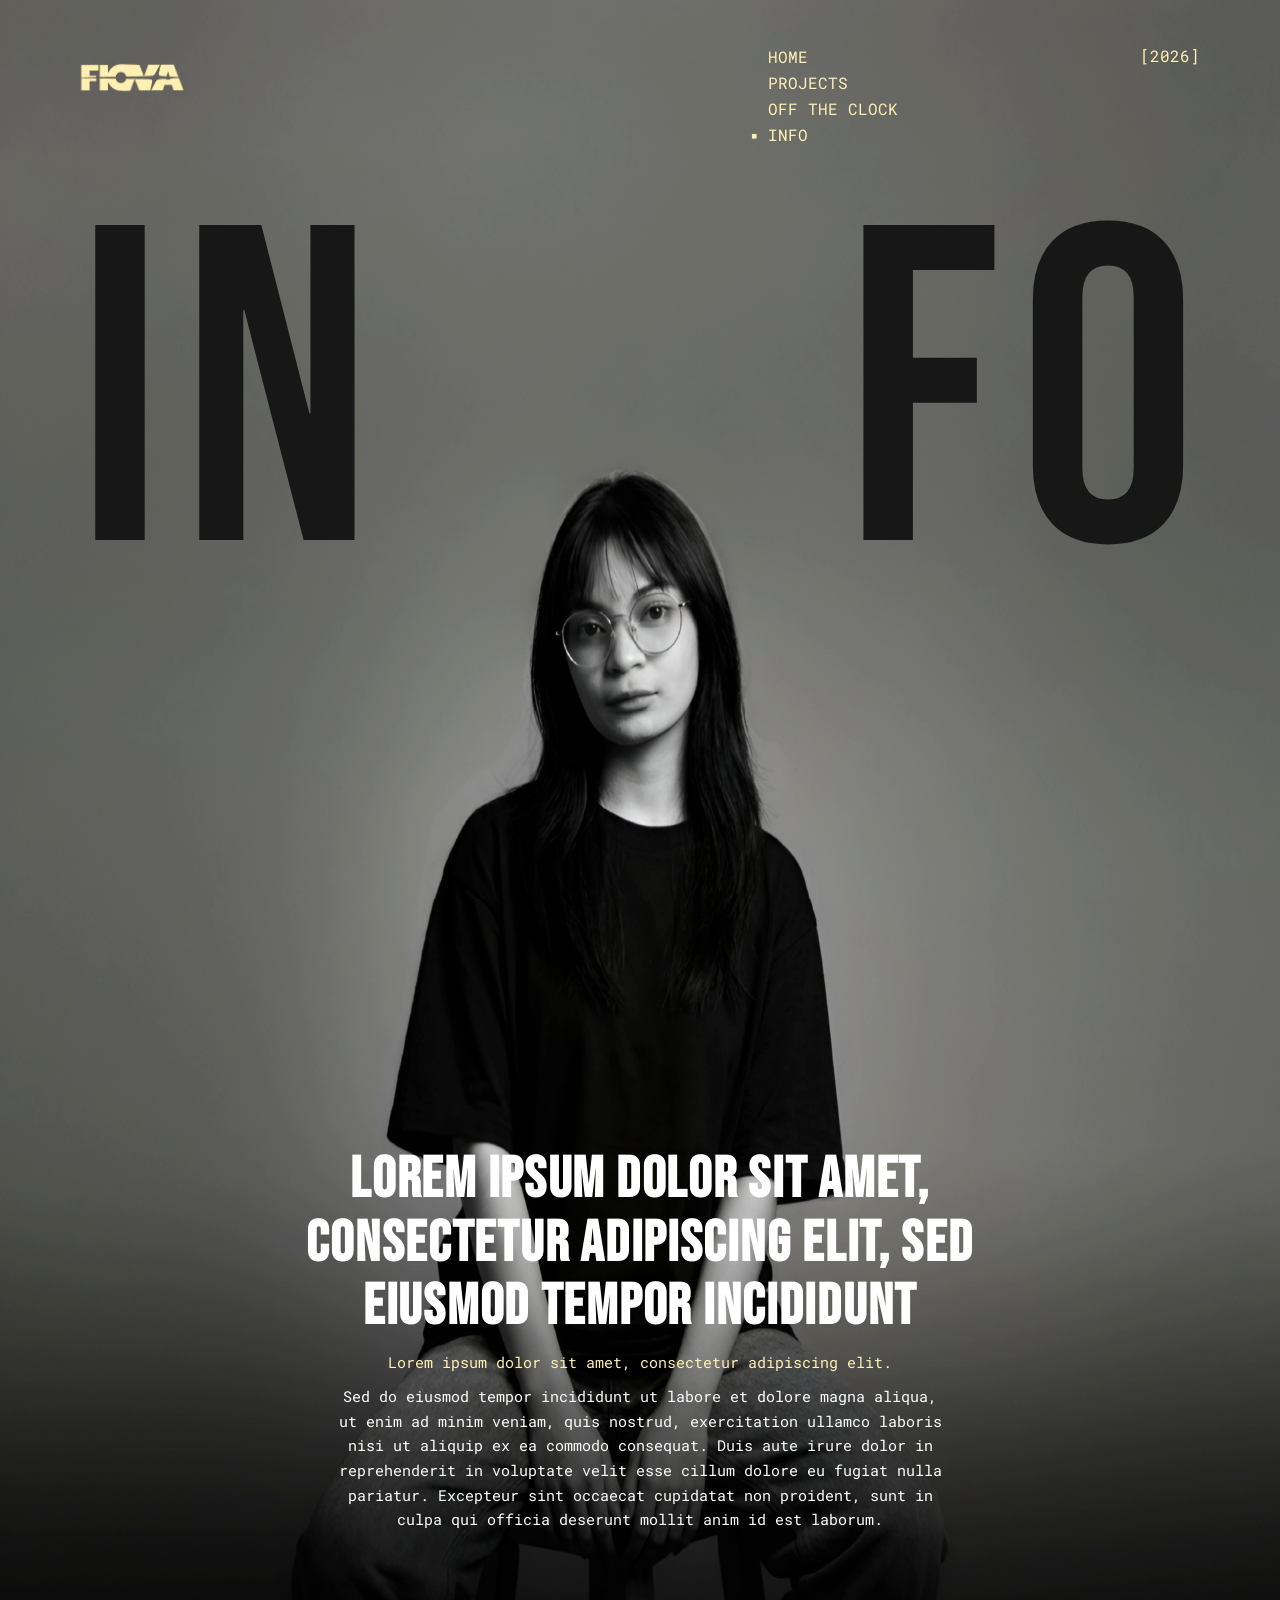
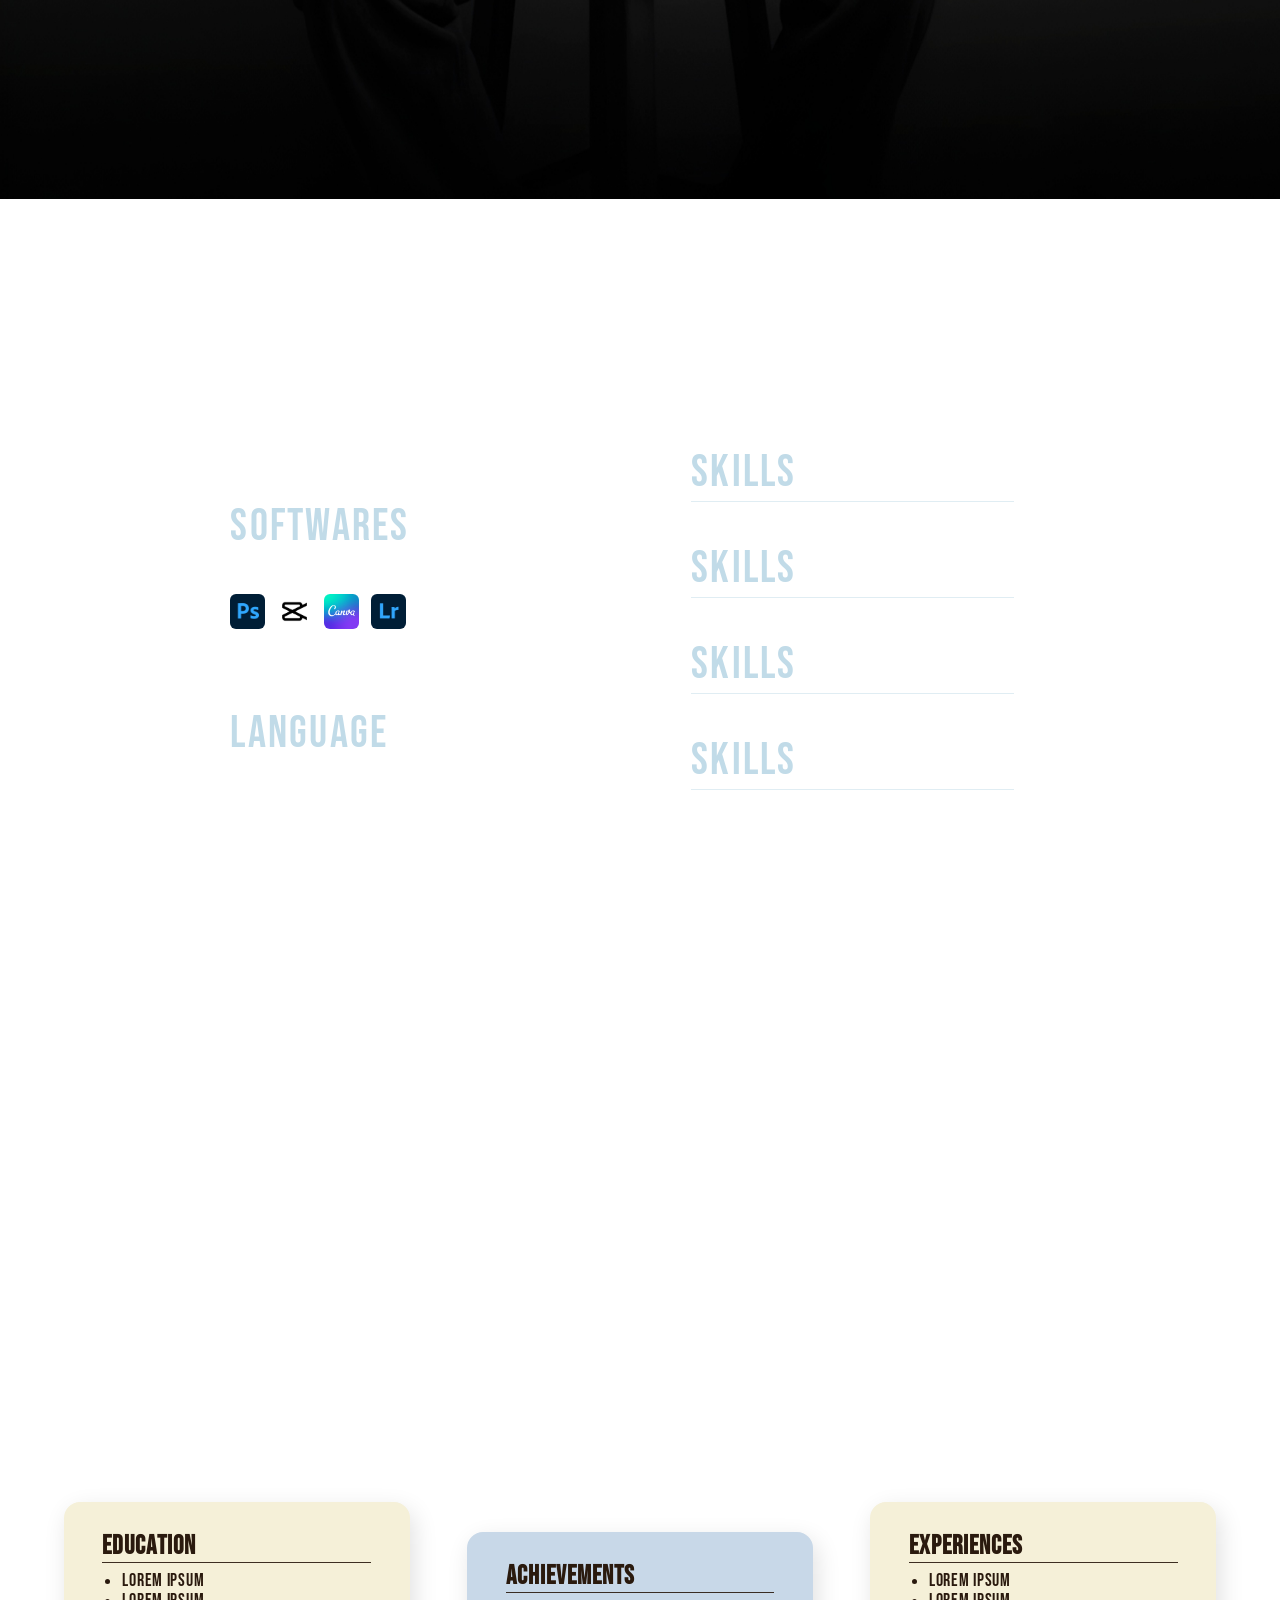
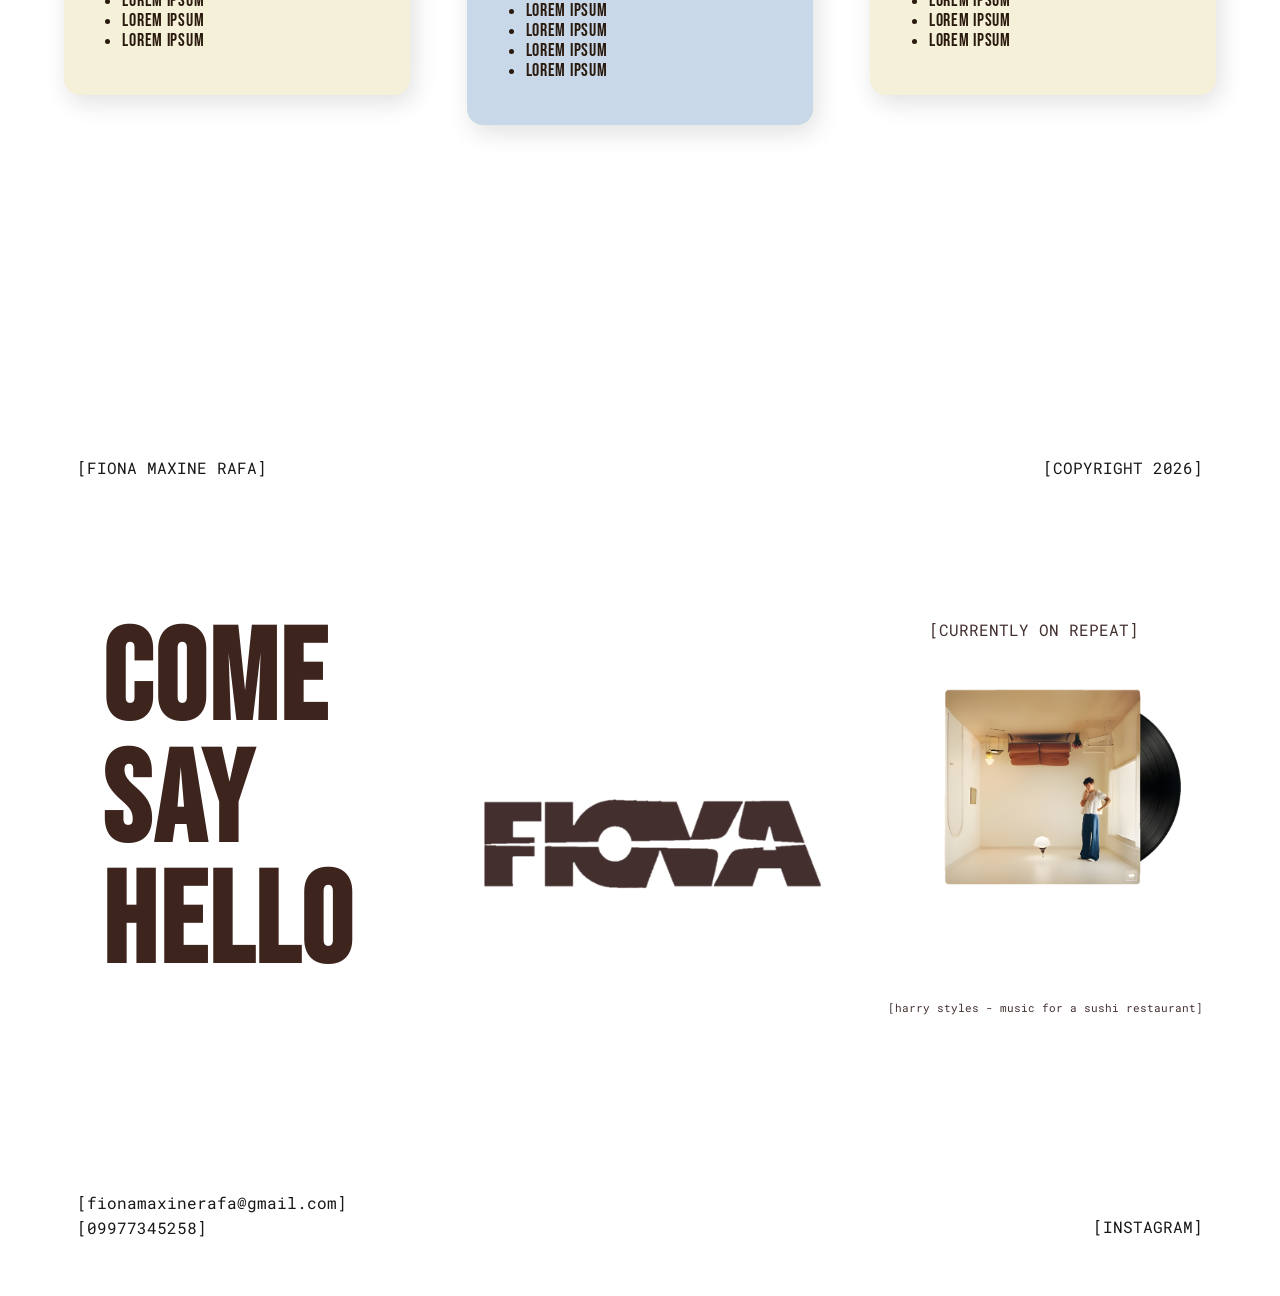
==== info.html @ ef4d7bdc "Add files via upload" ====
<!DOCTYPE html>
<html>
<head>
  <title>Info – Rafa</title>
  <link href="https://fonts.googleapis.com/css2?family=Bebas+Neue&family=Roboto:wght@300;400;500;700&family=Roboto+Mono:wght@300;400;500;700&display=swap" rel="stylesheet">
  <link rel="stylesheet" href="style.css">
</head>
<body>

 
  <div class="nav-logo-left"><img id="navImage" src=""></div>
  <div class="nav-logo-left2"><img id="navImage2" src=""></div>
  <div class="nav-logo-left3"><img id="navImage3" src=""></div>
  <div class="nav">
    <ul>
      <li><a href="index.html">HOME</a></li>
      <li><a href="projects.html">PROJECTS</a></li>
      <li><a href="offtheclock.html">OFF THE CLOCK</a></li>
      <li><a href="info.html">INFO</a></li>
    </ul>
  </div>
  <div class="nav-year">
    <p class="mono">[2026]</p>
  </div>


  <section class="s5">
    <div class="s5-in fade">
      <span class="bebas-xl">IN</span>
    </div>
    <div class="s5-fo fade">
      <span class="bebas-xl">FO</span>
    </div>
  </section>


  <section class="s6">
    <div class="text-block s6-center fade">
      <h2 class="bebas s6-heading">LOREM IPSUM DOLOR SIT AMET,<br>CONSECTETUR ADIPISCING ELIT, SED<br>EIUSMOD TEMPOR INCIDIDUNT</h2>
      <p class="mono s6-sub">Lorem ipsum dolor sit amet, consectetur adipiscing elit.</p>
      <p class="mono s6-body">Sed do eiusmod tempor incididunt ut labore et dolore magna aliqua,<br>ut enim ad minim veniam, quis nostrud, exercitation ullamco laboris<br>nisi ut aliquip ex ea commodo consequat. Duis aute irure dolor in<br>reprehenderit in voluptate velit esse cillum dolore eu fugiat nulla<br>pariatur. Excepteur sint occaecat cupidatat non proident, sunt in<br>culpa qui officia deserunt mollit anim id est laborum.</p>
    </div>
  </section>


  <section class="s7 info-s3">
    <div class="s7-softwares fade">
      <h2 class="bebas s7-heading">SOFTWARES</h2>
    </div>
    <div class="s7-icons-block fade">
      <div class="s7-icons">
        <img src="ps.jpg">
        <img src="capcut.jpg">
        <img src="canva.jpg">
        <img src="lr.jpg">
      </div>
    </div>
    <div class="s7-language fade">
      <h2 class="bebas s7-heading">LANGUAGE</h2>
    </div>
    <div class="s7-filipino fade">
      <p class="mono s7-lang">FILIPINO – NATIVE</p>
    </div>
    <div class="s7-english fade">
      <p class="mono s7-lang">ENGLISH – INTERMEDIATE</p>
    </div>
    <div class="s7-right fade">
      <div class="s7-skill">
        <span class="bebas s7-skill-text">SKILLS</span>
        <div class="s7-line"></div>
      </div>
      <div class="s7-skill">
        <span class="bebas s7-skill-text">SKILLS</span>
        <div class="s7-line"></div>
      </div>
      <div class="s7-skill">
        <span class="bebas s7-skill-text">SKILLS</span>
        <div class="s7-line"></div>
      </div>
      <div class="s7-skill">
        <span class="bebas s7-skill-text">SKILLS</span>
        <div class="s7-line"></div>
      </div>
    </div>
  </section>

  <!-- SECTION 4 -->
  <section class="info-s4">
    <div class="info-card info-card-left fade">
      <h2 class="bebas info-card-title">EDUCATION</h2>
      <div class="info-card-line"></div>
      <ul class="info-card-list bebas">
        <li>LOREM IPSUM</li>
        <li>LOREM IPSUM</li>
        <li>LOREM IPSUM</li>
        <li>LOREM IPSUM</li>
      </ul>
    </div>
    <div class="info-card info-card-center fade">
      <h2 class="bebas info-card-title">ACHIEVEMENTS</h2>
      <div class="info-card-line"></div>
      <ul class="info-card-list bebas">
        <li>LOREM IPSUM</li>
        <li>LOREM IPSUM</li>
        <li>LOREM IPSUM</li>
        <li>LOREM IPSUM</li>
      </ul>
    </div>
    <div class="info-card info-card-right fade">
      <h2 class="bebas info-card-title">EXPERIENCES</h2>
      <div class="info-card-line"></div>
      <ul class="info-card-list bebas">
        <li>LOREM IPSUM</li>
        <li>LOREM IPSUM</li>
        <li>LOREM IPSUM</li>
        <li>LOREM IPSUM</li>
      </ul>
    </div>
  </section>

 
  <section class="s8 info-s5">
    <div class="s8-topleft fade">
      <p class="mono">[FIONA MAXINE RAFA]</p>
    </div>
    <div class="s8-topright fade">
      <p class="mono">[COPYRIGHT 2026]</p>
    </div>
    <div class="s8-title fade">
      <h1 class="bebas s8-heading">COME</h1>
      <h1 class="bebas s8-heading">SAY</h1>
      <h1 class="bebas s8-heading">HELLO</h1>
    </div>
    <div class="s8-contact fade">
      <p class="mono">[fionamaxinerafa@gmail.com]</p>
      <p class="mono">[09977345258]</p>
    </div>
    <div class="s8-logo fade">
      <img src="logo(brown)s8.png" alt="FIONA logo">
    </div>
    <div class="s8-bottomright fade">
      <a href="https://www.instagram.com/fnmxrf/" target="_blank" class="mono" style="color:inherit; text-decoration:none;">[INSTAGRAM]</a>
    </div>
    <div class="s8-repeat-label fade">
      <p class="mono">[CURRENTLY ON REPEAT]</p>
    </div>
    <div class="s8-player">
      <div class="s8-vinyl-wrap" onclick="togglePlay()">
        <img class="s8-album-art" src="album.png" alt="album art">
        <div class="s8-vinyl"></div>
        <div class="s8-play-overlay">
          <svg id="iconPlay" xmlns="http://www.w3.org/2000/svg" width="28" height="28" viewBox="0 0 24 24" fill="white"><path d="M8 5v14l11-7z"/></svg>
          <svg id="iconPause" xmlns="http://www.w3.org/2000/svg" width="28" height="28" viewBox="0 0 24 24" fill="white" style="display:none"><path d="M6 19h4V5H6v14zm8-14v14h4V5h-4z"/></svg>
        </div>
      </div>
      <audio id="audioPlayer" src="song.mp3"></audio>
    </div>
    <div class="s8-songtitle-label fade">
      <p class="mono">[harry styles - music for a sushi restaurant]</p>
    </div>
  </section>

  <script>
    
    const audio     = document.getElementById('audioPlayer');
    const iconPlay  = document.getElementById('iconPlay');
    const iconPause = document.getElementById('iconPause');
    const vinyl     = document.querySelector('.s8-vinyl');

    function togglePlay() {
      if (audio.paused) {
        audio.play();
        iconPlay.style.display  = 'none';
        iconPause.style.display = 'block';
        vinyl.classList.add('playing');
      } else {
        audio.pause();
        iconPlay.style.display  = 'block';
        iconPause.style.display = 'none';
        vinyl.classList.remove('playing');
      }
    }

    audio.addEventListener('ended', () => {
      iconPlay.style.display  = 'block';
      iconPause.style.display = 'none';
      vinyl.classList.remove('playing');
    });

    
    const currentPage = window.location.pathname.split('/').pop() || 'index.html';
    document.querySelectorAll('.nav a').forEach(link => {
      if (link.getAttribute('href') === currentPage) link.classList.add('active');
    });

    const faders = document.querySelectorAll(".fade");
    const observer = new IntersectionObserver(entries => {
      entries.forEach(entry => {
        if (entry.isIntersecting) {
          entry.target.classList.add("show");
        }
      });
    }, { threshold: 0.3 });
    faders.forEach(el => observer.observe(el));

    
    const nav         = document.querySelector('.nav');
    const navYear     = document.querySelector('.nav-year');
    const navLogoLeft  = document.querySelector('.nav-logo-left');
    const navLogoLeft2 = document.querySelector('.nav-logo-left2');
    const navLogoLeft3 = document.querySelector('.nav-logo-left3');
    const navImage     = document.getElementById("navImage");
    const navImage2    = document.getElementById("navImage2");
    const navImage3    = document.getElementById("navImage3");
    let lastScroll = 0;

    window.addEventListener('scroll', () => {
      const currentScroll = window.scrollY;
      if (currentScroll > lastScroll && currentScroll > 100) {
        nav.classList.add('nav-hidden');
        navYear.classList.add('nav-hidden');
        navLogoLeft.classList.add('nav-hidden');
        navLogoLeft2.classList.add('nav-hidden');
        navLogoLeft3.classList.add('nav-hidden');
      } else {
        nav.classList.remove('nav-hidden');
        navYear.classList.remove('nav-hidden');
        navLogoLeft.classList.remove('nav-hidden');
        navLogoLeft2.classList.remove('nav-hidden');
        navLogoLeft3.classList.remove('nav-hidden');
      }
      lastScroll = currentScroll;
    });

    window.addEventListener("scroll", () => {
      let index = Math.round(window.scrollY / window.innerHeight);
      if (index === 0 || index === 1) {
        // section 1 & 2 → yellow logo, yellow text
        navImage.style.display = "none";
        navImage2.src = "logo(yellow)s5.png";
        navImage2.style.display = "block";
        navImage3.style.display = "none";
        nav.classList.add('nav-yellow');
        nav.classList.remove('nav-dark', 'nav-blue');
        navYear.classList.add('nav-yellow');
        navYear.classList.remove('nav-dark', 'nav-blue');
        navYear.style.visibility = 'visible';
      } else if (index === 2) {
        // section 3 → blue logo, blue text
        navImage.style.display = "none";
        navImage2.style.display = "none";
        navImage3.src = "logo(blue)s7.png";
        navImage3.style.display = "block";
        nav.classList.add('nav-blue');
        nav.classList.remove('nav-dark', 'nav-yellow');
        navYear.classList.add('nav-blue');
        navYear.classList.remove('nav-dark', 'nav-yellow');
        navYear.style.visibility = 'visible';
      } else if (index === 3) {
        // section 4 → brown logo, dark text (same as homepage s3-4)
        navImage.src = "logo(brown)s2.png";
        navImage.style.display = "block";
        navImage2.style.display = "none";
        navImage3.style.display = "none";
        nav.classList.add('nav-dark');
        nav.classList.remove('nav-yellow', 'nav-blue');
        navYear.classList.add('nav-dark');
        navYear.classList.remove('nav-yellow', 'nav-blue');
        navYear.style.visibility = 'visible';
      } else if (index === 4) {
        // section 5 → no logo, dark text, no year
        navImage.style.display = "none";
        navImage2.style.display = "none";
        navImage3.style.display = "none";
        nav.classList.add('nav-dark');
        nav.classList.remove('nav-yellow', 'nav-blue');
        navYear.classList.add('nav-dark');
        navYear.classList.remove('nav-yellow', 'nav-blue');
        navYear.style.visibility = 'hidden';
      } else {
        navImage.style.display = "none";
        navImage2.style.display = "none";
        navImage3.style.display = "none";
        nav.classList.remove('nav-dark', 'nav-yellow', 'nav-blue');
        navYear.classList.remove('nav-dark', 'nav-yellow', 'nav-blue');
        navYear.style.visibility = 'visible';
      }
    });
  </script>

</body>
</html>
---- style.css ----
html {
  scroll-behavior: smooth;
  margin: 0;
  padding: 0;
}

body {
  margin: 0;
  padding: 0;
  color: white;
  overflow-x: hidden;
  font-family: 'Roboto Mono', sans-serif;
}

section {
  height: 100vh;
  width: 100%;
  position: relative;
  margin-bottom: -1px;
}

.s1-logo {
  display: flex;
  align-items: center;
  justify-content: center;
}

.s1-logo img {
  width: clamp(200px, 40vw, 500px);
}
.s1 {
  background: url('bg-1.png') no-repeat;
  background-size: 100% 100%;
  background-position: center;
  display: flex;
  align-items: center;
  justify-content: center;
}

.s1-logo {
  display: flex;
  align-items: center;
  justify-content: center;
}

.s1-logo img {
  width: clamp(200px, 40vw, 500px);
}

.s2 {
  background: url('bg-2.png') no-repeat;
  background-size: 100% 100%;
  background-position: center;
}

.s3 {
  background: url('bg-3.png') no-repeat;
  background-size: 100% 100%;
  background-position: center;
}

.s4 {
  background: url('bg-4.png') no-repeat;
  background-size: 100% 100%;
  background-position: center;
}

.s5 {
  background: url('bg-5.png') no-repeat;
  background-size: 100% 100%;
  background-position: center;
}

.s6 {
  background: url('bg-6.png') no-repeat;
  background-size: 100% 100%;
  background-position: center;
  display: flex;
  align-items: center;
  justify-content: center;
}

.s7 {
  background: url('bg-7.png') no-repeat;
  background-size: 100% 100%;
  background-position: center;
}

.s8 {
  background: url('bg-8.png') no-repeat;
  background-size: 100% 100%;
  background-position: center;
}

.bebas {
  font-family: 'Bebas Neue', sans-serif;
  font-size: 60px;
  line-height: 0.55;
  letter-spacing: 0.08em;
}

.roboto {
  font-family: 'Roboto', sans-serif;
  font-size: 16px;
}

.mono {
  font-family: 'Roboto Mono', sans-serif;
  font-size: 16px;
}

/* ===== TEXT BLOCK ===== */
.text-block {
  position: absolute;
  max-width: 600px;
}

.s2-left       { top: 2%; left: 6%; }
.s2-right      { top: 26%; right: 6%; }
.s2-desc       { bottom: 26%; left: 9%; }

.s3-wrapper {
  position: relative;
  height: 200vh;
  scroll-snap-align: none;
}

.s3 {
  position: sticky;
  top: 0;
  z-index: 1;
  display: flex;
  align-items: center;
  justify-content: center;
}

.s3-title {
  text-align: center;
  z-index: 1;
}

.bebas-xl {
  font-family: 'Bebas Neue', sans-serif;
  font-size: 150px;
  line-height: 0.9;
  letter-spacing: 0.04em;
  color: #171717;
}

.s4-projects {
  position: absolute;
  top: 0;
  left: 0;
  right: 0;
  bottom: 0;
  display: flex;
  align-items: center;
  justify-content: center;
  gap: 5%;
  z-index: 2;
  padding: 0 6%;
  transform: translateY(100vh);
  opacity: 0;
  will-change: transform, opacity;
}

.s4-projects .project-card {
  width: 42%;
}

.s4-projects .project-card img {
  width: 100%;
  aspect-ratio: 4 / 3;
  object-fit: cover;
  display: block;
}

.project-meta {
  display: flex;
  justify-content: space-between;
  margin-top: 10px;
}

.project-meta .mono:first-child {
  color: #171717;
}

.project-meta .mono:last-child {
  color: #696969;
}

.project-desc {
  margin-top: 20px;
  line-height: 1.6;
  color: #171717;
  text-align: left;
  padding-left: 15%;
}

.s4-btn {
  position: absolute;
  bottom: 8%;
  left: 50%;
  transform: translateX(-50%) translateY(100vh);
  opacity: 0;
  z-index: 2;
  will-change: transform, opacity;
}

.s5-title { top: 35%; left: 8%; }

.s5-in {
  position: absolute;
  left: 6%;
  top: 20%;
  transform: translateY(-50%);
}

.s5-fo {
  position: absolute;
  right: 5%;
  top: 20%;
  transform: translateY(-50%);
}

.s5-in .bebas-xl,
.s5-fo .bebas-xl {
  color: #171717;
  font-size: 450px;
  line-height: 1;
}

.s6-center {
  text-align: center;
  width: 65%;
  max-width: 750px;
}

.s6-heading {
  font-size: clamp(28px, 4.5vw, 64px);
  color: white;
  line-height: 1.1;
  letter-spacing: 0.03em;
  margin: 0 0 14px;
}

.s6-sub {
  color: #FFF1B5;
  font-size: clamp(13px, 1.2vw, 18px);
  margin: 0 0 12px;
}

.s6-body {
  color: white;
  font-size: clamp(13px, 1.2vw, 18px);
  line-height: 1.6;
  margin: 0 0 18px;
}

.s6-btn {
  background: #FFF1B5 !important;
  color: #171717 !important;
  text-decoration: none;
}

.s7-left  { position: absolute; top: 28%; left: 18%; text-align: center; }
.s7-right { position: absolute; top: 28%; right: 18%; width: 28%; }

.s7-softwares {
  position: absolute;
  top: 34%;
  left: 18%;
}

.s7-icons-block {
  position: absolute;
  top: 44%;
  left: 18%;
}

.s7-language {
  position: absolute;
  top: 57%;
  left: 18%;
}

.s7-filipino {
  position: absolute;
  top: 61%;
  left: 18%;
}

.s7-english {
  position: absolute;
  top: 68%;
  left: 18%;
}

.s7-heading {
  font-size: 45px;
  color: #C1DBE8;
  letter-spacing: 0.05em;
  margin: 0 0 16px;
  font-weight: normal;
  line-height: 1;
}

.s7-icons {
  display: flex;
  gap: 12px;
  margin-bottom: 32px;
  align-items: center;
  justify-content: center;
}

.s7-icons img {
  width: 35px;
  height: 35px;
  border-radius: 6px;
  object-fit: contain;
  flex-shrink: 0;
}

.s7-lang {
  color: C1DBE8;
  font-size: 18px;
  margin: 35px 0;
  letter-spacing: 0.05em;
}

.s7-skill {
  margin-bottom: 44px;
}

.s7-skill-text {
  font-size: 45px;
  color: #C1DBE8;
  letter-spacing: 0.05em;
  display: block;
  margin-bottom: 6px;
  font-family: 'Bebas Neue', sans-serif;
  font-weight: normal;
  line-height: 1;
}

.s7-line {
  width: 90%;
  height: 1px;
  background: #C1DBE8;
  opacity: 0.5;
}

.s8-topleft {
  position: absolute;
  top: 5%;
  left: 6%;
  color: #171717;
}

.s8-topright {
  position: absolute;
  top: 5%;
  right: 6%;
  color: #171717;
}

.s8-title {
  position: absolute;
  top: 25%;
  left: 8%;
  transform: translateY(-50%);
}

.s8-heading {
  font-size: clamp(60px, 10vw, 140px);
  color: #3D251E;
  line-height: 0.95;
  letter-spacing: 0.02em;
  margin: 0;
}

.s8-contact {
  position: absolute;
  bottom: 6%;
  left: 6%;
}

.s8-contact p {
  margin: 4px 0;
  color: #171717;
}

.s8-logo {
  position: absolute;
  top: 40%;
  left: 35%;
  transform: translate(-50%, -50%);
}

.s8-logo img {
  width: clamp(220px, 32vw, 460px);
  display: block;
}

.s8-bottomright {
  position: absolute;
  bottom: 6%;
  right: 6%;
  color: #171717;
}

.s8-player {
  position: absolute;
  top: 35%;
  right: 6%;
  text-align: center;
}

.s8-repeat-label {
  position: absolute;
  top: 23%;
  right: 11%;
  text-align: center;
  color: #432f2e;
}

.s8-songtitle-label {
  position: absolute;
  bottom: 30%;
  right: 6%;
  text-align: center;
  color: #432f2e;
}

.s8-songtitle-label .mono {
  font-size: 11px !important;
}

.s8-repeat {
  color: #432f2e;
  font-size: 11px;
  margin: 0 0 12px;
  letter-spacing: 0.05em;
}

.s8-vinyl-wrap {
  position: relative;
  width: 260px;
  height: 180px;
  cursor: pointer;
  margin-top: -25px;
}

.s8-album-art {
  position: absolute;
  top: 0;
  left: 0;
  width: 200px;
  height: 200px;
  object-fit: cover;
  z-index: 2;
  border-radius: 2px;
}

.s8-vinyl {
  position: absolute;
  top: 56%;
  right: 20px;
  transform: translateY(-50%) rotate(0deg);
  width: 180px;
  height: 180px;
  border-radius: 50%;
  background: url('vinyl.png') no-repeat center / cover;
  z-index: 1;
  transition: right 0.6s cubic-bezier(0.25, 0.46, 0.45, 0.94);
  animation: vinylSpin 3s linear infinite paused;
}

.s8-vinyl::after {
  content: none;
}

.s8-vinyl.playing {
  right: -20px;
  animation-play-state: running;
}

@keyframes vinylSpin {
  from { transform: translateY(-50%) rotate(0deg); }
  to   { transform: translateY(-50%) rotate(360deg); }
}

.s8-play-overlay {
  position: absolute;
  top: 60%;
  left: 37%;
  transform: translate(-50%, -50%);
  z-index: 3;
  opacity: 0;
  transition: opacity 0.2s;
}

.s8-vinyl-wrap:hover .s8-play-overlay {
  opacity: 1;
}

.s8-songtitle {
  color: #171717;
  font-size: 11px;
  margin: 12px 0 0;
  letter-spacing: 0.05em;
}

.nav {
  position: fixed;
  left: 60%;
  top: 30px;
  z-index: 9999;
  transform: translateZ(0);
  transition: opacity 0.4s ease, transform 0.4s ease;
}

.nav-year {
  position: fixed;
  right: 80px;
  top: 40px;
  z-index: 9999;
  transform: translateZ(0);
  transition: opacity 0.4s ease, transform 0.4s ease;
}

.nav-year p {
  color: white;
  font-family: 'Roboto Mono', sans-serif;
  font-size: 16px;
  margin: 5px 0;
}

.nav-hidden {
  opacity: 0;
  transform: translateY(-20px);
  pointer-events: none;
}

.nav-dark a,
.nav-dark p {
  color: #3D251E !important;
}

.nav-yellow a,
.nav-yellow p {
  color: #FFF1B5 !important;
}

.nav-blue a,
.nav-blue p {
  color: #C1DBE8 !important;
}

.nav img {
  width: 100px;
  display: none;
  margin-bottom: 10px;
}

.nav-logo-left {
  position: fixed;
  left: 70px;
  top: 45px;
  z-index: 9999;
  transform: translateZ(0);
  transition: opacity 0.4s ease, transform 0.4s ease;
}

.nav-logo-left img {
  width: 120px;
  display: none;
}

.nav-logo-left2 {
  position: fixed;
  left: 70px;
  top: 15px;
  z-index: 9999;
  transform: translateZ(0);
  transition: opacity 0.4s ease, transform 0.4s ease;
}

.nav-logo-left2 img {
  width: 125px;
  display: none;
}

.nav-logo-left3 {
  position: fixed;
  left: 70px;
  top: 45px;
  z-index: 9999;
  transform: translateZ(0);
  transition: opacity 0.4s ease, transform 0.4s ease;
}

.nav-logo-left3 img {
  width: 120px;
  display: none;
}

ul {
  list-style: none;
  padding: 0;
}

a {
  text-decoration: none;
  color: white;
  display: block;
  margin: 5px 0;
}

.btn {
  padding: 5px 20px;
  background: black;
  display: inline-block;
  font-family: 'Bebas Neue', sans-serif;
  letter-spacing: 1px;
  font-size: 22px;
  color: white;
}

.fade {
  opacity: 0;
  transform: translateY(40px);
  transition: 1s;
}

.fade.show {
  opacity: 1;
  transform: translateY(0);
}

.info-s4 {
  background: url('info-s4.png') no-repeat center / cover;
  height: 100vh;
  width: 100%;
  position: relative;
  display: flex;
  align-items: center;
  justify-content: space-between;
  padding: 8% 5% 0;
  box-sizing: border-box;
  gap: 0%;
}

.info-card {
  background: #f5f0d8;
  border-radius: 16px;
  padding: clamp(20px, 3vw, 44px);
  width: 30%;
  box-sizing: border-box;
  box-shadow: 4px 8px 24px rgba(0,0,0,0.12);
}

.info-card-center {
  background: #c8d8e8;
  align-self: center;
  margin-top: 60px;
}

.info-card-title {
  font-size: clamp(16px, 2vw, 32px);
  color: #2a1a0e;
  margin: 0 0 8px;
  letter-spacing: 0.04em;
}

.info-card-line {
  width: 100%;
  height: 1px;
  background: #2a1a0e;
  margin-bottom: clamp(8px, 1vw, 16px);
  opacity: 0.9;
}

.info-card-list {
  list-style: disc;
  padding-left: 20px;
  margin: 0;
  color: #2a1a0e;
  font-size: clamp(12px, 1.4vw, 22px);
}

.info-card-list li {
  margin: clamp(4px, 0.8vw, 12px) 0;
  letter-spacing: 0.04em;
}

.info-s5 {
  background: url('info-s5.png') no-repeat center / cover !important;
}

.info-s3 {
  background: url('info-s3.png') no-repeat center / cover !important;
}

.projects-s1 {
  background: url('projects-bg.jpg') no-repeat center / cover;
  height: 100vh;
  width: 100%;
  display: flex;
  align-items: center;
  justify-content: center;
}

.projects-title {
  text-align: center;
}

.projects-heading {
  color: #C1DBE8;
  font-size: 200px;
  line-height: 0.9;
  letter-spacing: 0.04em;
  margin: 0;
}

.projects-s2 {
  background: url('projects-s2-bg.jpg') no-repeat center / cover;
  height: 100vh;
  width: 100%;
  position: sticky;
  top: 0;
  display: flex;
  flex-direction: column;
  justify-content: center;
  overflow: hidden;
}

.projects-subtitle {
  text-align: center;
  color: #C1DBE8;
  font-size: 16px;
  letter-spacing: 0.05em;
  margin-bottom: 32px;
}

.projects-carousel-wrap {
  position: relative;
  display: flex;
  align-items: center;
  width: 100%;
  overflow: hidden;
}

.projects-carousel {
  display: flex;
  gap: 60px;
  padding: 0 6%;
  overflow-x: auto;
  scroll-behavior: smooth;
  scrollbar-width: none;
  will-change: scroll-position;
}

.projects-carousel::-webkit-scrollbar {
  display: none;
}

.carousel-item {
  flex-shrink: 0;
}

.carousel-item img {
  width: auto;
  height: 40vh;
  object-fit: contain;
  border-radius: 8px;
  display: block;
}

.carousel-label {
  color: #C1DBE8;
  font-size: 14px;
  letter-spacing: 0.08em;
  margin: 10px 0 0;
}

.carousel-meta {
  display: flex;
  justify-content: space-between;
  margin-top: 10px;
}

.carousel-label-left {
  color: #C1DBE8;
  font-size: 14px;
  letter-spacing: 0.08em;
}

.carousel-label-right {
  color: white;
  font-size: 14px;
  letter-spacing: 0.08em;
}

.carousel-btn {
  position: absolute;
  top: 40%;
  background: none;
  border: none;
  color: #C1DBE8;
  font-family: 'Roboto Mono', sans-serif;
  font-size: 14px;
  cursor: pointer;
  z-index: 10;
  letter-spacing: 0.05em;
}

.carousel-prev { left: 1%; }
.carousel-next { right: 1%; }

.projects-s2-wrapper {
  position: relative;
  height: 300vh;
}

.projects-s2 {
  background: url('projects-s2-bg.jpg') no-repeat center / cover;
  height: 100vh;
  width: 100%;
  position: absolute;
  top: 0;
  left: 0;
  display: flex;
  flex-direction: column;
  justify-content: center;
}

.s2-nav-clone {
  position: absolute !important;
  transform: none !important;
}

.proj-overlay {
  position: fixed;
  top: 0;
  left: 0;
  width: 100%;
  height: 100%;
  overflow-y: auto;
  z-index: 99999;
  transform: translateY(100%);
  transition: transform 0.6s cubic-bezier(0.25, 0.46, 0.45, 0.94);
}

.proj-overlay-open {
  transform: translateY(0);
}

.proj-s1, .proj-s2, .proj-s3 {
  height: 100vh;
  width: 100%;
  position: relative;
  display: flex;
  align-items: center;
  justify-content: center;
  background-size: cover;
  background-position: center;
  background-repeat: no-repeat;
}

.proj-s2 {
  background-position: top;
}

.proj-close {
  position: absolute;
  top: 76px;
  right: 0%;
  background: #171717;
  color: white;
  padding: 2px 35px;
  font-size: 25px;
  letter-spacing: 0.04em;
  border: none;
  cursor: pointer;
  font-family: 'Bebas Neue', sans-serif;
  z-index: 7;
}

.proj-title {
  font-size: 130px;
  color: #171717;
  letter-spacing: 0.04em;
  line-height: 1;
  text-align: center;
  margin: 0;
}

.proj-img {
  width: 80%;
  max-height: 75vh;
  object-fit: cover;
  display: block;
}

.proj-s3 {
  flex-direction: column;
  align-items: flex-start;
  justify-content: center;
  padding: 0 8% 0 40%;
  box-sizing: border-box;
}

.proj-s3-topleft {
  position: absolute;
  top: 9%;
  left: 5%;
  font-size: 14px;
  letter-spacing: 0.05em;
  color: #171717;
}

.proj-desc {
  width: 100%;
  text-align: left;
}

.proj-desc-heading {
  font-size: 44px;
  color: #171717;
  line-height: 1.05;
  letter-spacing: 0.03em;
  margin: 0 0 20px;
}

.proj-desc-body {
  font-size: 14px;
  color: #171717;
  line-height: 1.7;
  margin: 0;
}

.proj-bottomleft {
  position: absolute;
  bottom: 9%;
  left: 5%;
  font-size: 14px;
  letter-spacing: 0.05em;
  color: #171717;
}

.proj-bottomright {
  position: absolute;
  bottom: 9%;
  right: 5%;
  font-size: 14px;
  letter-spacing: 0.05em;
  color: #171717;
}

.otc-s1 {
  background: url('otc-s1.png') no-repeat center / cover;
  height: 100vh;
  width: 100%;
  position: relative;
}

.otc-s2 {
  background: url('otc-s2.png') no-repeat center / cover;
  height: 100vh;
  width: 100%;
  position: absolute;
  top: 0;
  left: 0;
  display: flex;
  flex-direction: column;
  align-items: center;
  justify-content: center;
  gap: 50px;
}

.otc-s2-wrapper {
  position: relative;
  height: 300vh;
}

.otc-s3 {
  background: url('otc-s3.png') no-repeat center / cover;
}

/* Section 1 */
.otc-title {
  position: absolute;
  top: 30%;
  left: 9%;
}

.otc-heading {
  font-size: 130px;
  color: #171717;
  line-height: 0.9;
  letter-spacing: 0.04em;
  margin: 0;
}

.otc-subtitle {
  color: #171717;
  font-size: 14px;
  margin-top: 16px;
}

.otc-polaroid {
  position: absolute;
  top: 28%;
  right: 15%;
  width: 28%;
  background: #f5f0d8;
  padding: 10px 10px 16px;
  box-shadow: 2px 4px 12px rgba(0,0,0,0.15);
  border-radius: 12px;
}

.otc-polaroid img {
  width: 100%;
  display: block;
  margin-bottom: 10px;
  border-radius: 8px;
}

.otc-polaroid-text {
  font-size: 16px;
  color: #171717;
  line-height: 1.5;
  margin: 0;
  letter-spacing: 0.04em;
  text-align: justify;
}

.otc-scroll {
  position: absolute;
  bottom: 5%;
  left: 45%;
  transform: translateX(-50%);
  color: #171717;
}

.otc-gallery-title {
  font-size: 80px;
  color: #171717;
  letter-spacing: 0.04em;
  margin: 0 0 0 26%;
  align-self: flex-start;
}

.otc-gallery-wrap {
  width: 100%;
  overflow: hidden;
}

.otc-gallery {
  display: flex;
  flex-direction: column;
  gap: 24px;
  overflow-x: auto;
  scrollbar-width: none;
  padding: 0 2%;
}

.otc-gallery::-webkit-scrollbar { display: none; }

.otc-gallery-row {
  display: flex;
  gap: 24px;
}

.otc-gallery-row img {
  width: 16vw;
  height: 16vw;
  object-fit: cover;
  border-radius: 16px;
  flex-shrink: 0;
}

.nav li {
  position: relative;
}

.nav a.active::before {
  content: '■';
  font-size: 0.6em;
  position: absolute;
  left: -16px;
  top: 50%;
  transform: translateY(-50%);
}

@media screen and (max-width: 1366px) and (max-height: 768px) {

  /* S3 title — centered */
  .s3-title {
    text-align: center;
  }

  .info-card {
    padding: 24px 22px;
    width: 28%;
  }

  .info-card-title {
    font-size: 24px;
    margin: 0 0 8px;
  }

  .info-card-line {
    margin-bottom: 12px;
  }

  .info-card-list {
    font-size: 18px;
  }

  .info-card-list li {
    margin: 8px 0;
  }

  .info-card-center {
    margin-top: 40px;
  }

  .info-s4 {
    gap: 2%;
    padding: 8% 4% 0;
  }
}

@media screen and (max-width: 1098px) and (max-height: 618px) {

  .info-s4 {
    gap: 0;
    padding: 8% 3% 0;
  }

  .info-card {
    width: 32%;
    padding: clamp(18px, 2.8vw, 40px);
    margin-right: -10px;
  }

  .info-card:last-child {
    margin-right: 0;
  }

  .info-card-title {
    font-size: clamp(18px, 2.2vw, 34px);
  }

  .info-card-list {
    font-size: clamp(14px, 1.6vw, 24px);
  }

  .info-card-list li {
    margin: clamp(5px, 0.9vw, 14px) 0;
  }
}
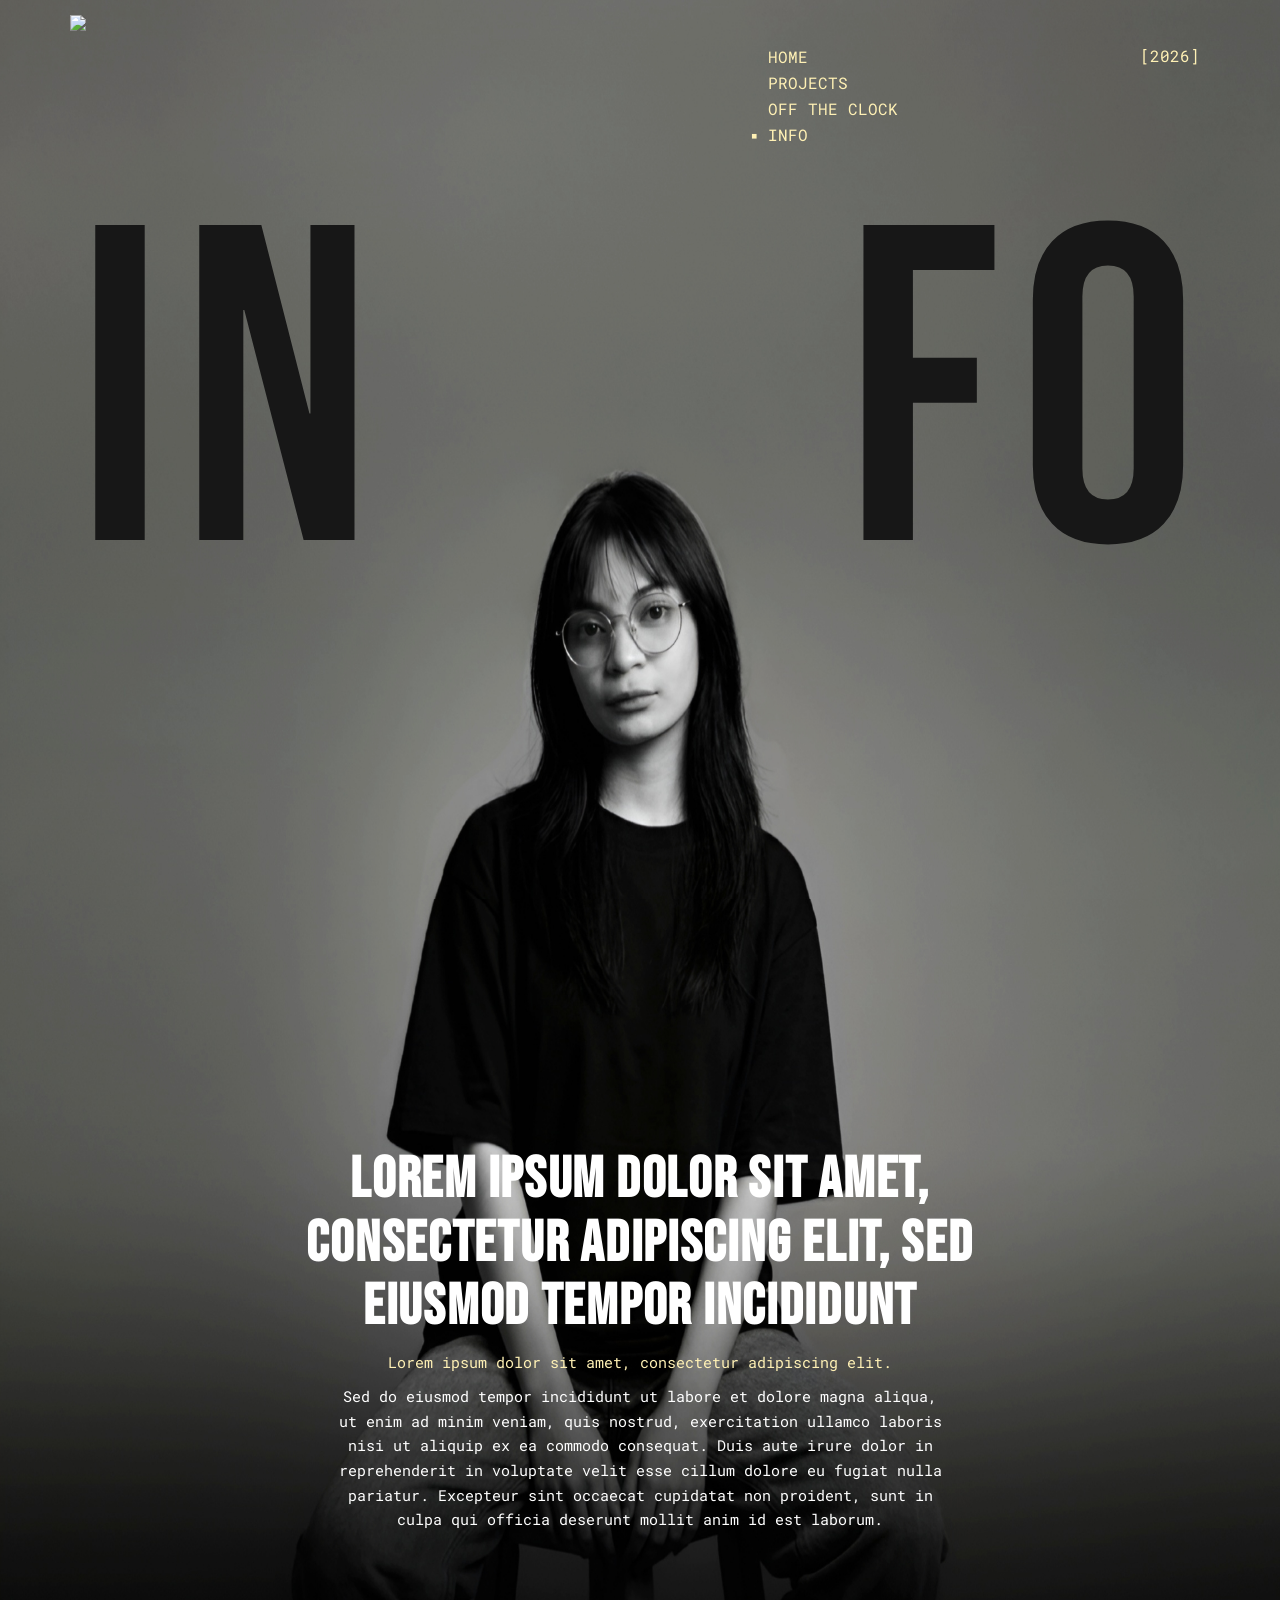
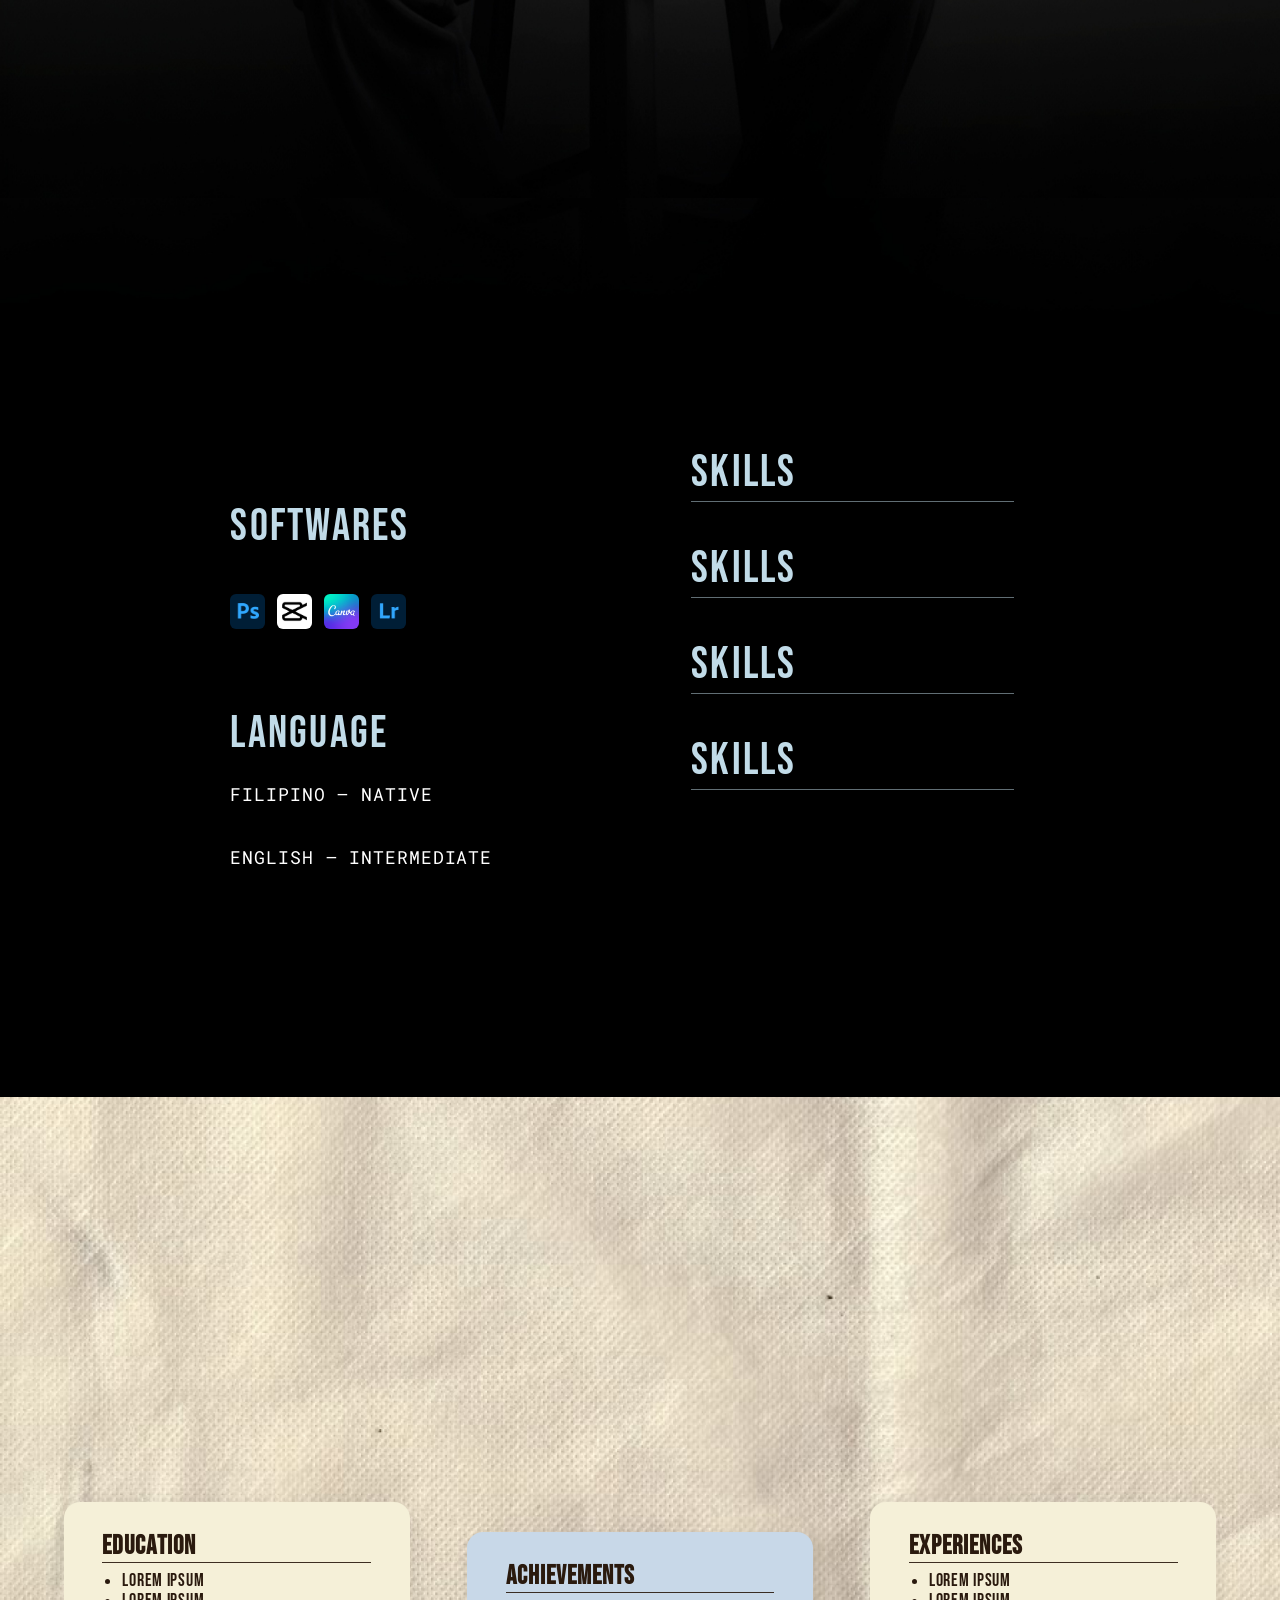
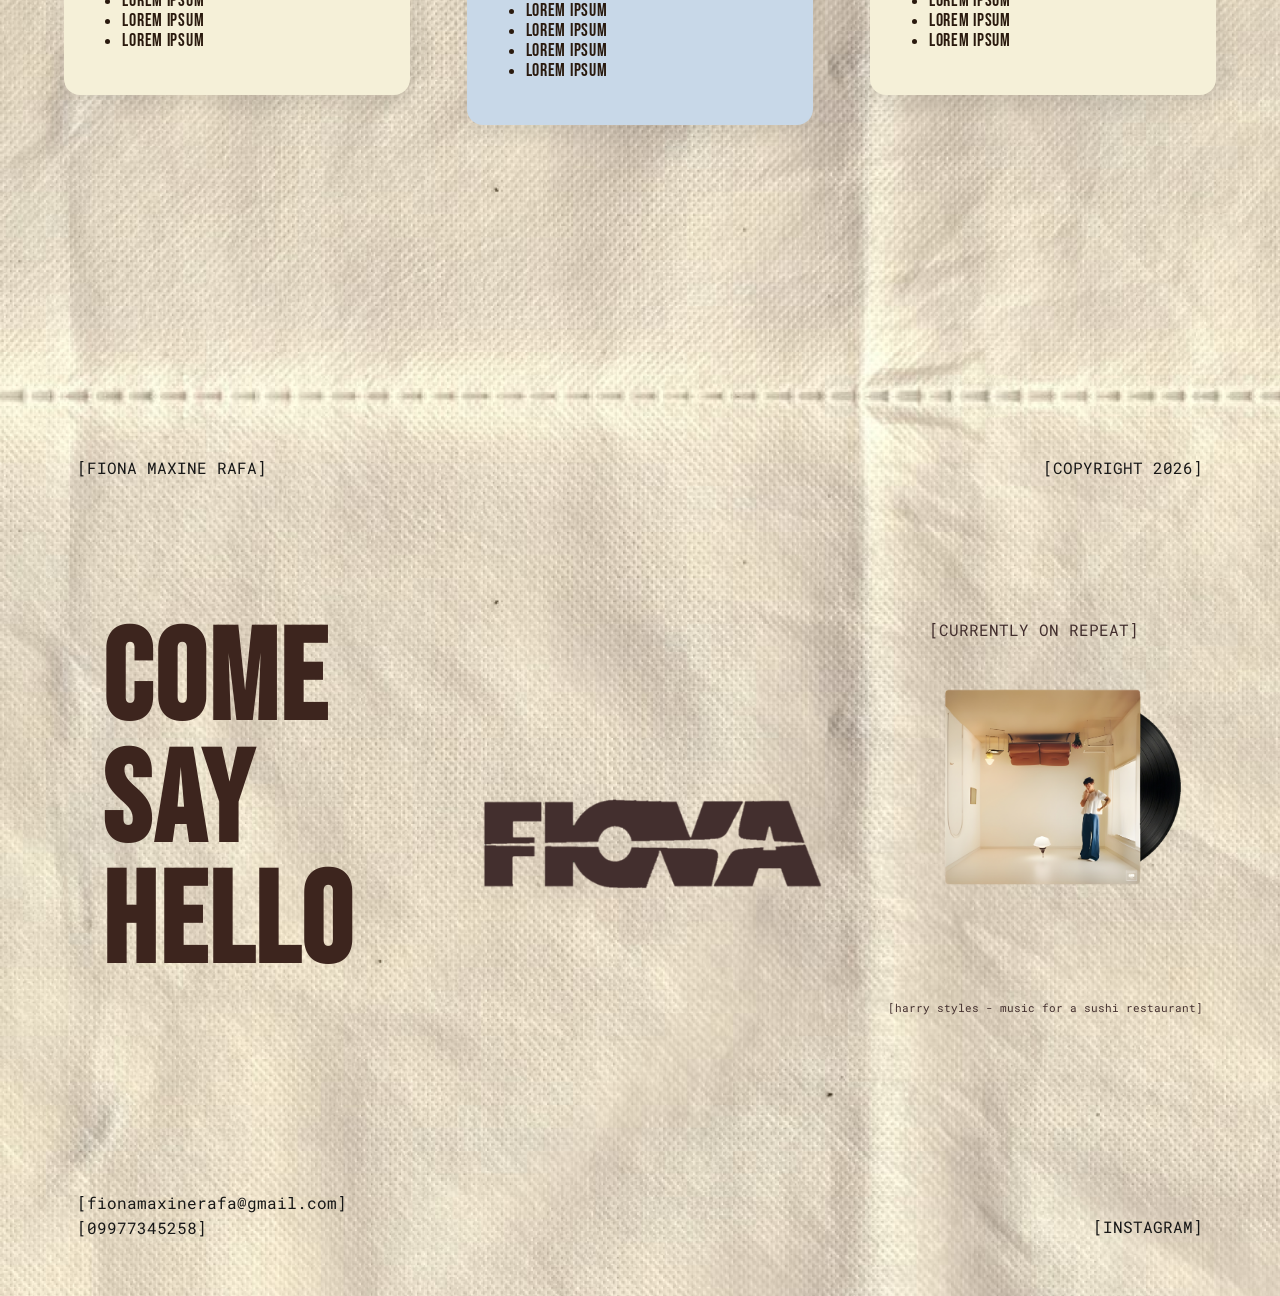
==== commit d782a04b: "Update info.html" ====
--- a/info.html
+++ b/info.html
@@ -49,10 +49,10 @@
     </div>
     <div class="s7-icons-block fade">
       <div class="s7-icons">
-        <img src="ps.jpg">
-        <img src="capcut.jpg">
-        <img src="canva.jpg">
-        <img src="lr.jpg">
+        <img src="images/ps.jpg">
+        <img src="images/capcut.jpg">
+        <img src="images/canva.jpg">
+        <img src="images/lr.jpg">
       </div>
     </div>
     <div class="s7-language fade">
@@ -136,7 +136,7 @@
       <p class="mono">[09977345258]</p>
     </div>
     <div class="s8-logo fade">
-      <img src="logo(brown)s8.png" alt="FIONA logo">
+      <img src="images/logo(brown)s8.png" alt="FIONA logo">
     </div>
     <div class="s8-bottomright fade">
       <a href="https://www.instagram.com/fnmxrf/" target="_blank" class="mono" style="color:inherit; text-decoration:none;">[INSTAGRAM]</a>
@@ -146,14 +146,14 @@
     </div>
     <div class="s8-player">
       <div class="s8-vinyl-wrap" onclick="togglePlay()">
-        <img class="s8-album-art" src="album.png" alt="album art">
+        <img class="s8-album-art" src="images/album.png" alt="album art">
         <div class="s8-vinyl"></div>
         <div class="s8-play-overlay">
           <svg id="iconPlay" xmlns="http://www.w3.org/2000/svg" width="28" height="28" viewBox="0 0 24 24" fill="white"><path d="M8 5v14l11-7z"/></svg>
           <svg id="iconPause" xmlns="http://www.w3.org/2000/svg" width="28" height="28" viewBox="0 0 24 24" fill="white" style="display:none"><path d="M6 19h4V5H6v14zm8-14v14h4V5h-4z"/></svg>
         </div>
       </div>
-      <audio id="audioPlayer" src="song.mp3"></audio>
+      <audio id="audioPlayer" src="audio/song.mp3"></audio>
     </div>
     <div class="s8-songtitle-label fade">
       <p class="mono">[harry styles - music for a sushi restaurant]</p>
--- a/style.css
+++ b/style.css
@@ -29,7 +29,7 @@
   width: clamp(200px, 40vw, 500px);
 }
 .s1 {
-  background: url('bg-1.png') no-repeat;
+  background: url('images/bg-1.png') no-repeat;
   background-size: 100% 100%;
   background-position: center;
   display: flex;
@@ -48,31 +48,31 @@
 }
 
 .s2 {
-  background: url('bg-2.png') no-repeat;
+  background: url('images/bg-2.png') no-repeat;
   background-size: 100% 100%;
   background-position: center;
 }
 
 .s3 {
-  background: url('bg-3.png') no-repeat;
+  background: url('images/bg-3.png') no-repeat;
   background-size: 100% 100%;
   background-position: center;
 }
 
 .s4 {
-  background: url('bg-4.png') no-repeat;
+  background: url('images/bg-4.png') no-repeat;
   background-size: 100% 100%;
   background-position: center;
 }
 
 .s5 {
-  background: url('bg-5.png') no-repeat;
+  background: url('images/bg-5.png') no-repeat;
   background-size: 100% 100%;
   background-position: center;
 }
 
 .s6 {
-  background: url('bg-6.png') no-repeat;
+  background: url('images/bg-6.png') no-repeat;
   background-size: 100% 100%;
   background-position: center;
   display: flex;
@@ -81,13 +81,13 @@
 }
 
 .s7 {
-  background: url('bg-7.png') no-repeat;
+  background: url('images/bg-7.png') no-repeat;
   background-size: 100% 100%;
   background-position: center;
 }
 
 .s8 {
-  background: url('bg-8.png') no-repeat;
+  background: url('images/bg-8.png') no-repeat;
   background-size: 100% 100%;
   background-position: center;
 }
@@ -109,7 +109,7 @@
   font-size: 16px;
 }
 
-/* ===== TEXT BLOCK ===== */
+
 .text-block {
   position: absolute;
   max-width: 600px;
@@ -470,7 +470,7 @@
   width: 180px;
   height: 180px;
   border-radius: 50%;
-  background: url('vinyl.png') no-repeat center / cover;
+  background: url('images/vinyl.png') no-repeat center / cover;
   z-index: 1;
   transition: right 0.6s cubic-bezier(0.25, 0.46, 0.45, 0.94);
   animation: vinylSpin 3s linear infinite paused;
@@ -639,7 +639,7 @@
 }
 
 .info-s4 {
-  background: url('info-s4.png') no-repeat center / cover;
+  background: url('images/info-s4.png') no-repeat center / cover;
   height: 100vh;
   width: 100%;
   position: relative;
@@ -695,15 +695,15 @@
 }
 
 .info-s5 {
-  background: url('info-s5.png') no-repeat center / cover !important;
+  background: url('images/info-s5.png') no-repeat center / cover !important;
 }
 
 .info-s3 {
-  background: url('info-s3.png') no-repeat center / cover !important;
+  background: url('images/info-s3.png') no-repeat center / cover !important;
 }
 
 .projects-s1 {
-  background: url('projects-bg.jpg') no-repeat center / cover;
+  background: url('images/projects-bg.jpg') no-repeat center / cover;
   height: 100vh;
   width: 100%;
   display: flex;
@@ -724,7 +724,7 @@
 }
 
 .projects-s2 {
-  background: url('projects-s2-bg.jpg') no-repeat center / cover;
+  background: url('images/projects-s2-bg.jpg') no-repeat center / cover;
   height: 100vh;
   width: 100%;
   position: sticky;
@@ -824,7 +824,7 @@
 }
 
 .projects-s2 {
-  background: url('projects-s2-bg.jpg') no-repeat center / cover;
+  background: url('images/projects-s2-bg.jpg') no-repeat center / cover;
   height: 100vh;
   width: 100%;
   position: absolute;
@@ -959,14 +959,14 @@
 }
 
 .otc-s1 {
-  background: url('otc-s1.png') no-repeat center / cover;
+  background: url('images/otc-s1.png') no-repeat center / cover;
   height: 100vh;
   width: 100%;
   position: relative;
 }
 
 .otc-s2 {
-  background: url('otc-s2.png') no-repeat center / cover;
+  background: url('images/otc-s2.png') no-repeat center / cover;
   height: 100vh;
   width: 100%;
   position: absolute;
@@ -985,7 +985,7 @@
 }
 
 .otc-s3 {
-  background: url('otc-s3.png') no-repeat center / cover;
+  background: url('images/otc-s3.png') no-repeat center / cover;
 }
 
 /* Section 1 */
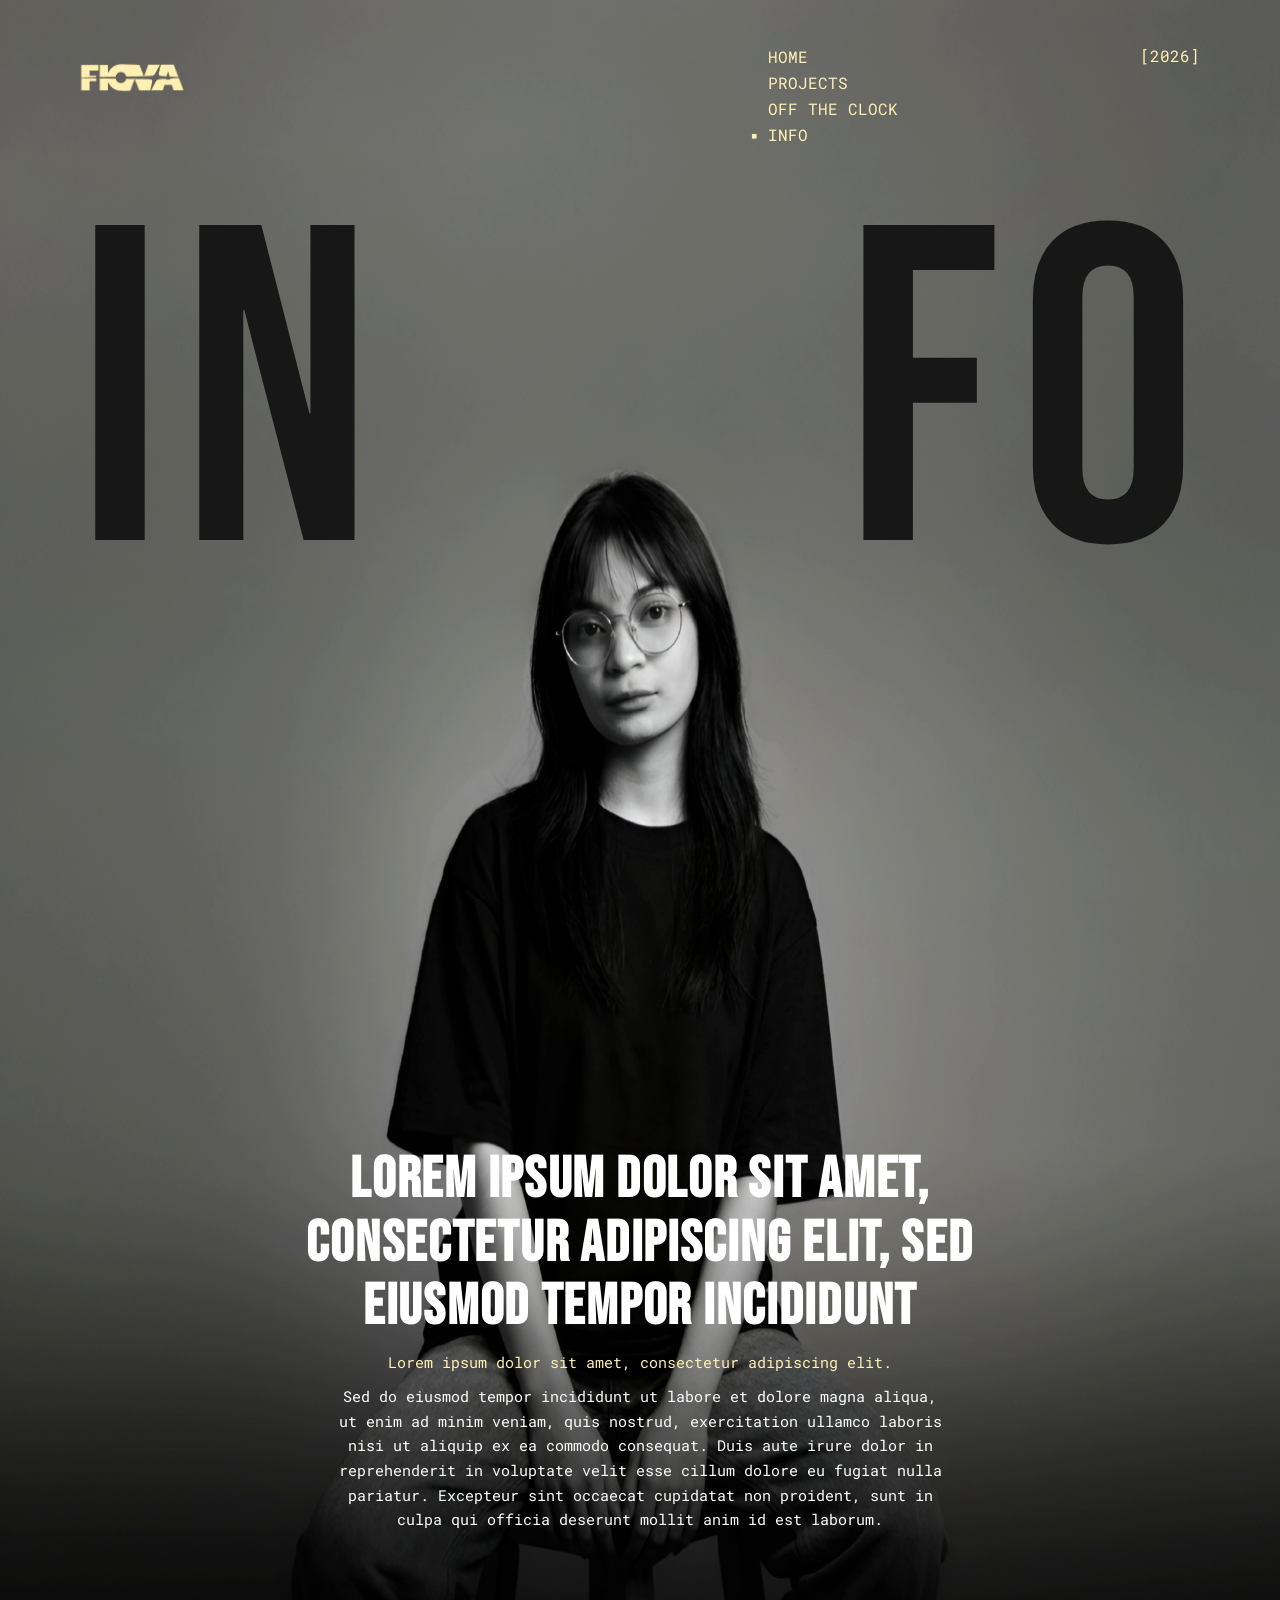
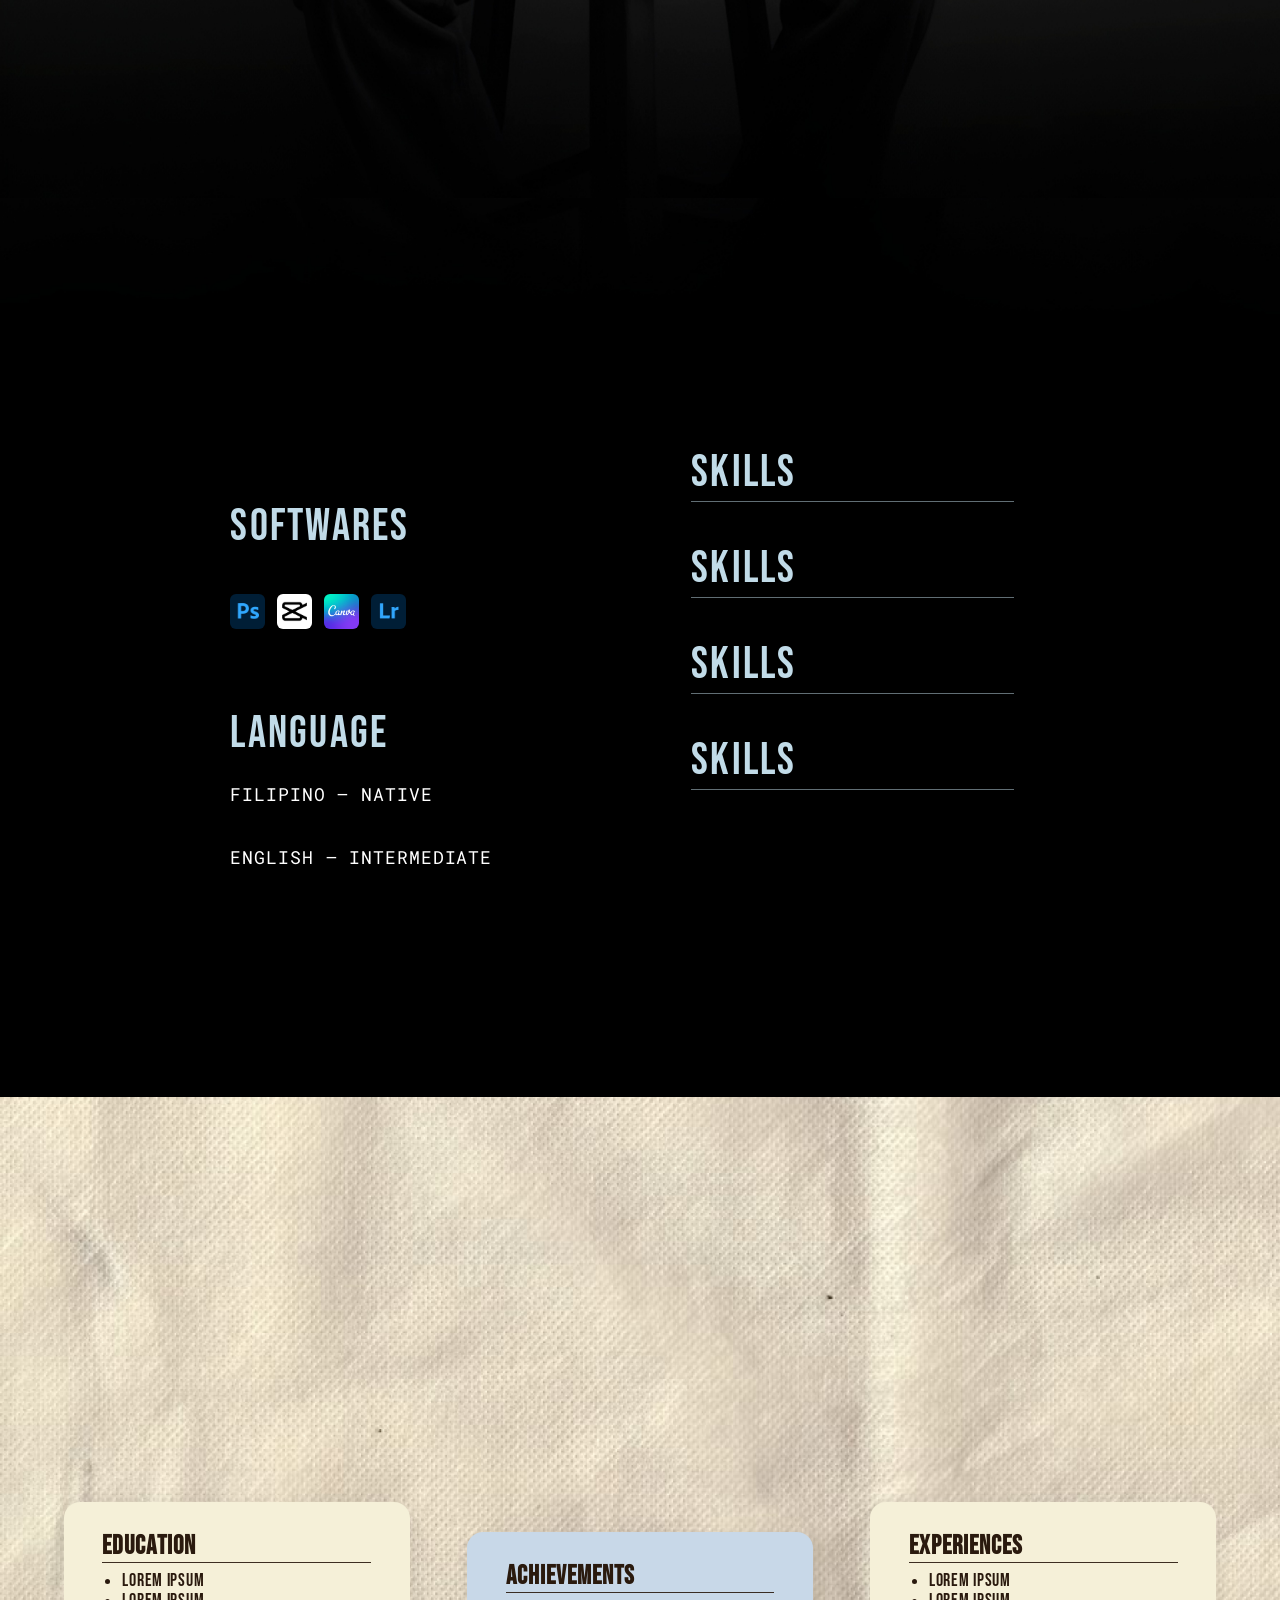
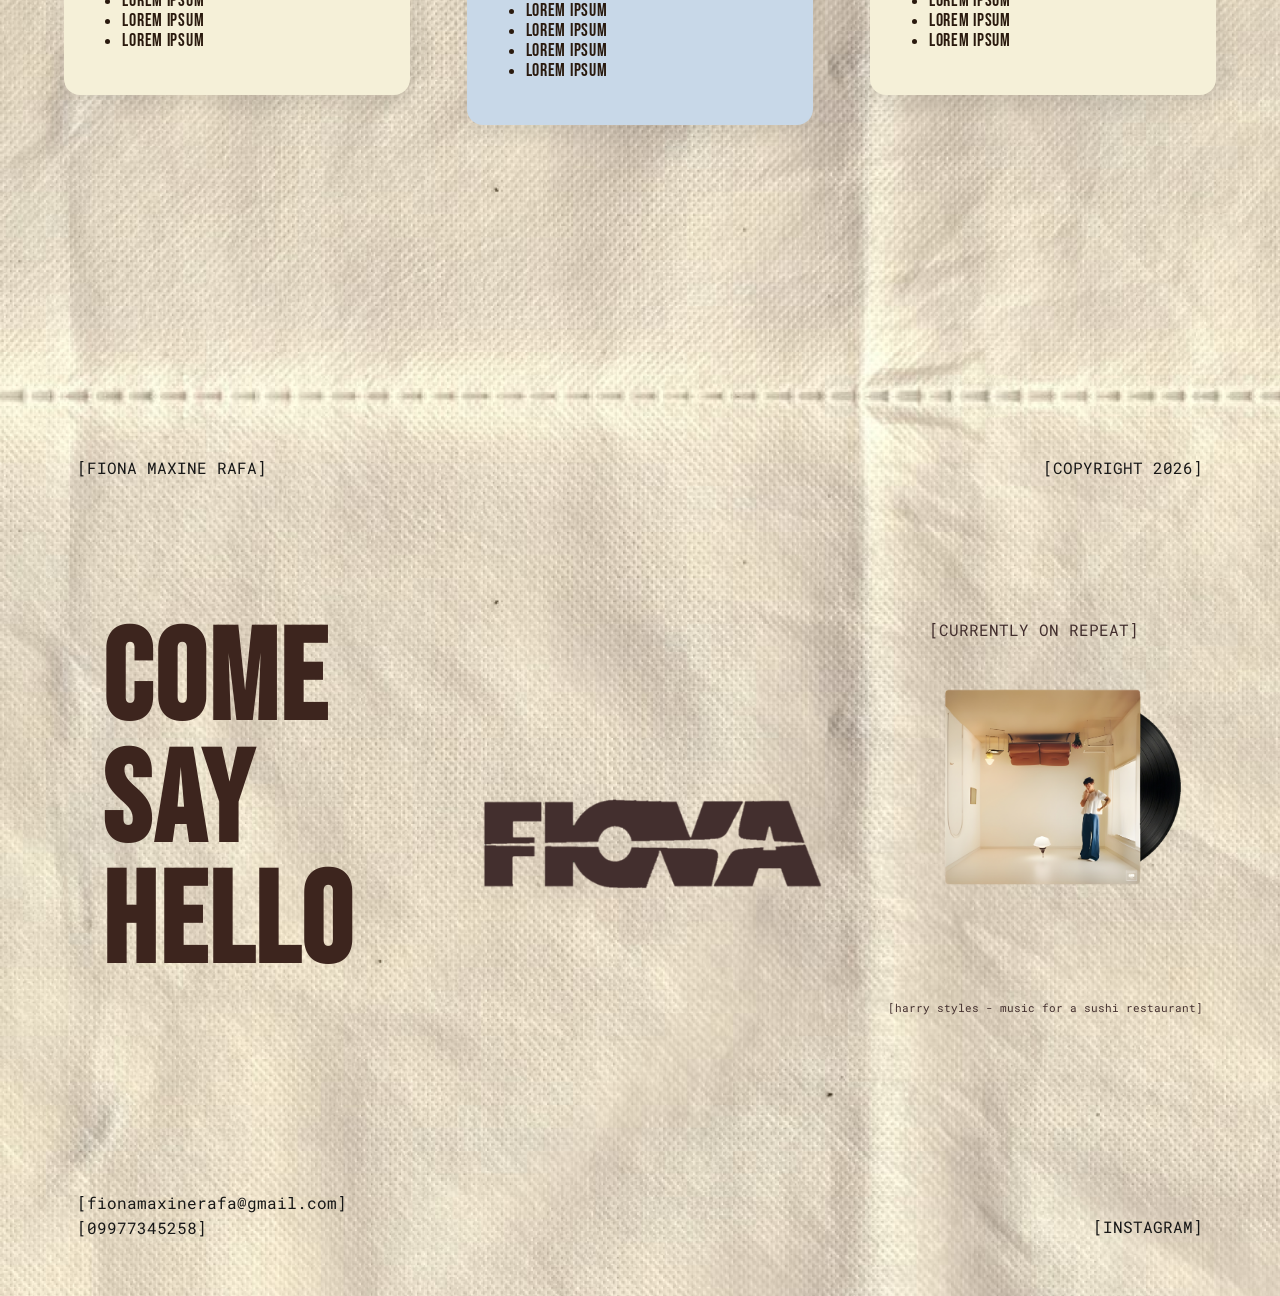
==== commit 679d4e86: "Update info.html" ====
--- a/info.html
+++ b/info.html
@@ -84,7 +84,7 @@
     </div>
   </section>
 
-  <!-- SECTION 4 -->
+ 
   <section class="info-s4">
     <div class="info-card info-card-left fade">
       <h2 class="bebas info-card-title">EDUCATION</h2>
@@ -237,7 +237,7 @@
       if (index === 0 || index === 1) {
         // section 1 & 2 → yellow logo, yellow text
         navImage.style.display = "none";
-        navImage2.src = "logo(yellow)s5.png";
+        navImage2.src = "images/logo(yellow)s5.png";
         navImage2.style.display = "block";
         navImage3.style.display = "none";
         nav.classList.add('nav-yellow');
@@ -249,7 +249,7 @@
         // section 3 → blue logo, blue text
         navImage.style.display = "none";
         navImage2.style.display = "none";
-        navImage3.src = "logo(blue)s7.png";
+        navImage3.src = "images/logo(blue)s7.png";
         navImage3.style.display = "block";
         nav.classList.add('nav-blue');
         nav.classList.remove('nav-dark', 'nav-yellow');
@@ -258,7 +258,7 @@
         navYear.style.visibility = 'visible';
       } else if (index === 3) {
         // section 4 → brown logo, dark text (same as homepage s3-4)
-        navImage.src = "logo(brown)s2.png";
+        navImage.src = "images/logo(brown)s2.png";
         navImage.style.display = "block";
         navImage2.style.display = "none";
         navImage3.style.display = "none";
